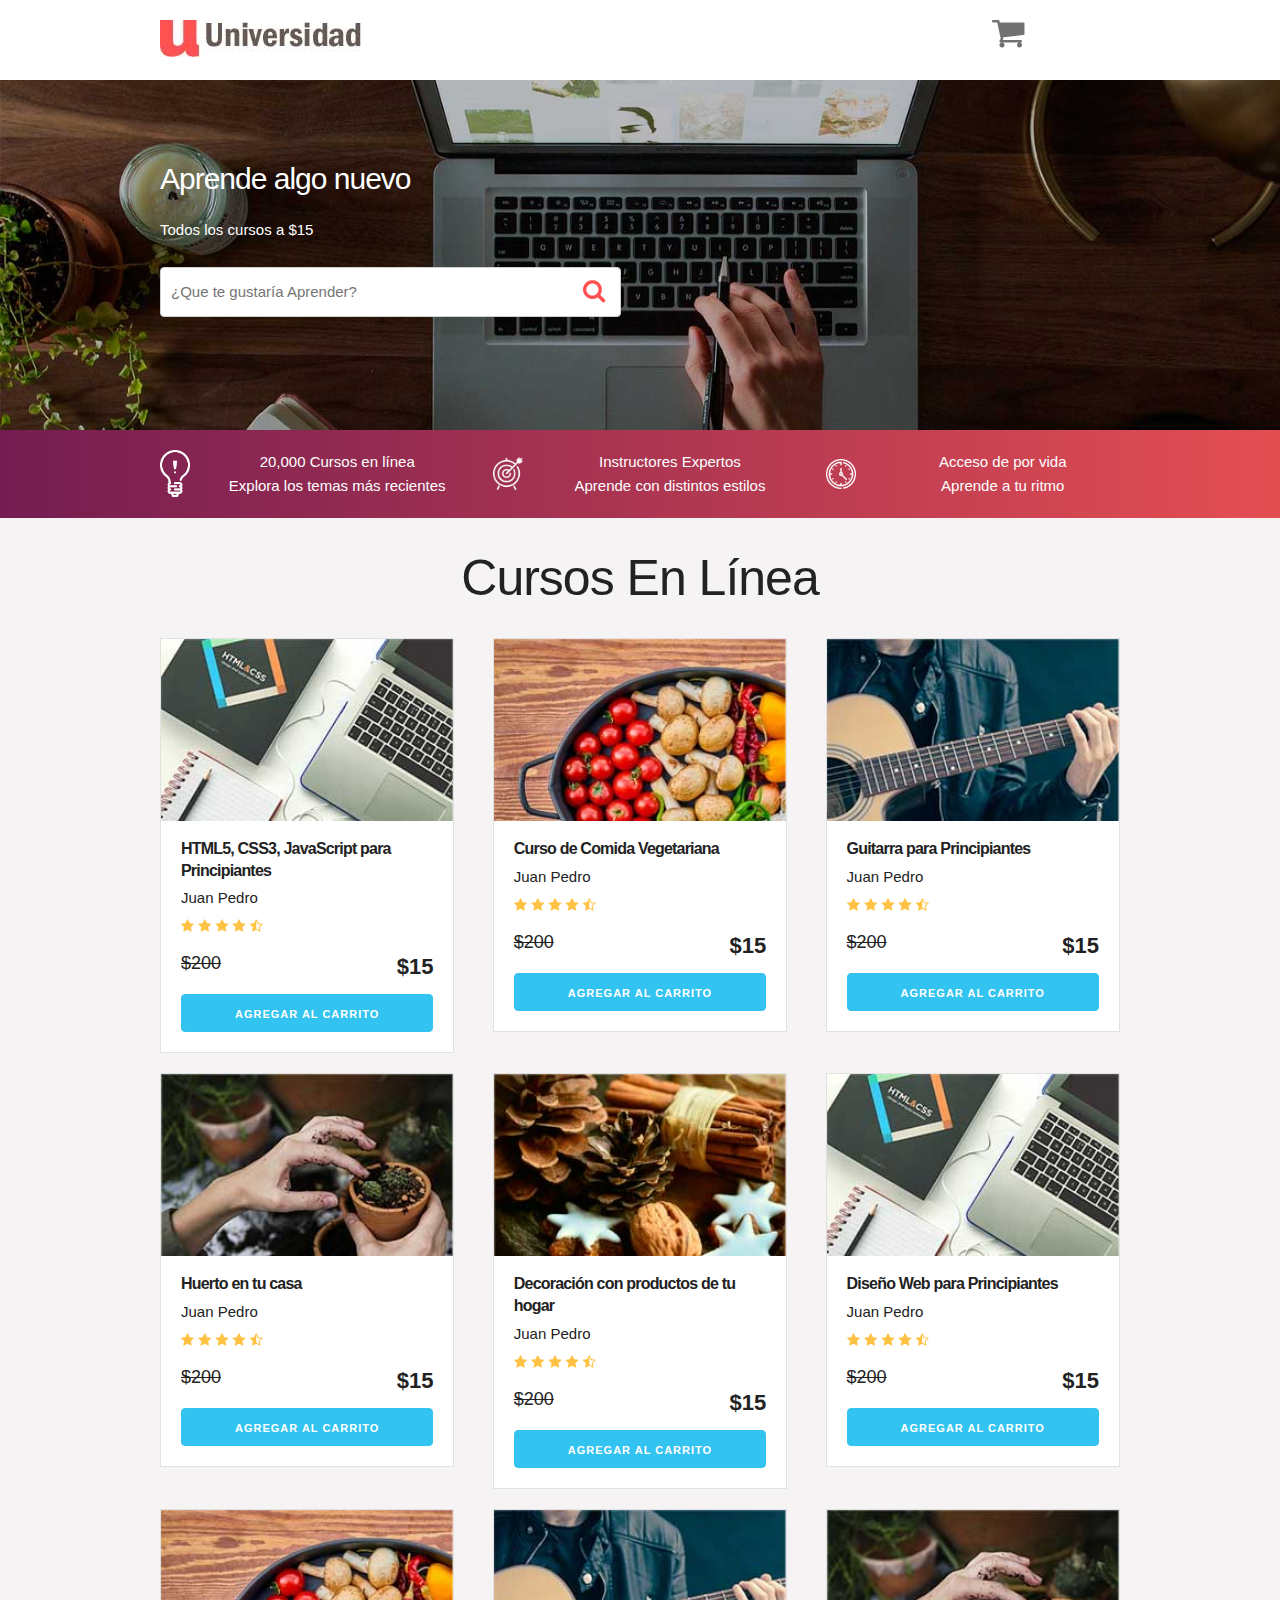
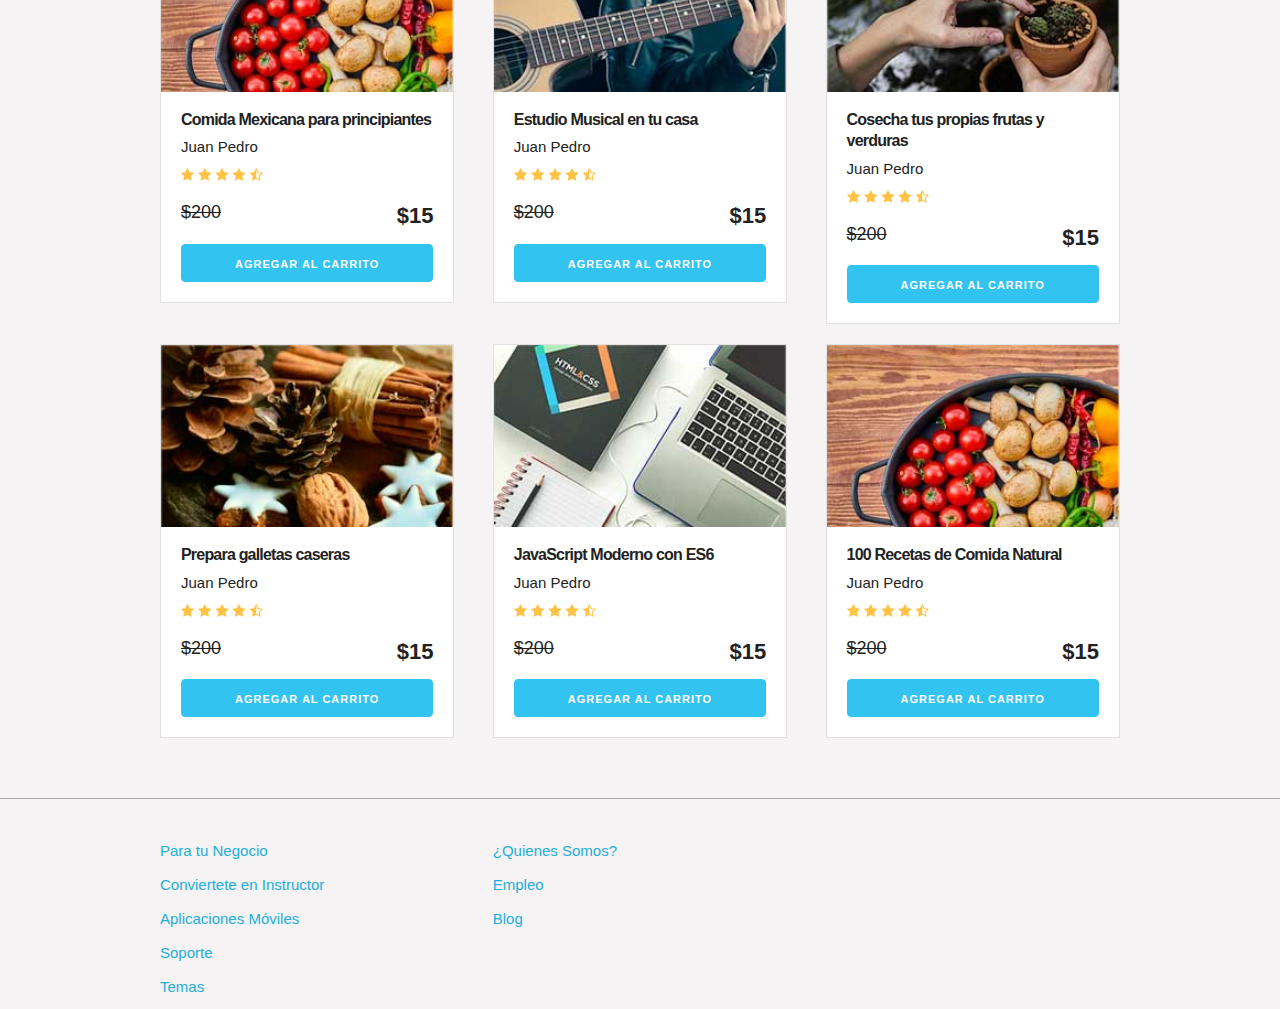
==== PROYECTO Carrito/index.html @ dc67d9ce "Add files via upload" ====
<!DOCTYPE html>
<html lang="en">
<head>
    <meta charset="UTF-8">
    <meta name="viewport" content="width=device-width, initial-scale=1.0">
    <meta http-equiv="X-UA-Compatible" content="ie=edge">
    <title>Carrito</title>
    <link rel="stylesheet" href="css/normalize.css">
    <link rel="stylesheet" href="css/skeleton.css">
    <link rel="stylesheet" href="css/custom.css">
</head>
<body>
<header id="header" class="header">
    <div class="container">
        <div class="row">
            <div class="four columns">
                <img src="img/logo.jpg" id="logo">
            </div>
            <div class="two columns u-pull-right">
                <ul>
                    <li class="submenu">
                            <img src="img/cart.png" id="img-carrito">
                            <div id="carrito">
                                    
                                    <table id="lista-carrito" class="u-full-width">
                                        <thead>
                                            <tr>
                                                <th>Imagen</th>
                                                <th>Nombre</th>
                                                <th>Precio</th>
                                                <th>Cantidad</th>
                                                <th></th>
                                            </tr>
                                        </thead>
                                        <tbody></tbody>
                                    </table>

                                    <a href="#" id="vaciar-carrito" class="button u-full-width">Vaciar Carrito</a>
                            </div>
                    </li>
                </ul>
            </div>
        </div> 
    </div>
    </header>


    <div id="hero">
        <div class="container">
            <div class="row">
                    <div class="six columns">
                        <div class="contenido-hero">
                                <h2>Aprende algo nuevo</h2>
                                <p>Todos los cursos a $15</p>
                                <form action="#" id="busqueda" method="post" class="formulario">
                                    <input class="u-full-width" type="text" placeholder="¿Que te gustaría Aprender?" id="buscador">
                                    <input type="submit" id="submit-buscador" class="submit-buscador">
                                </form>
                        </div>
                    </div>
            </div> 
        </div>
    </div>

    <div class="barra">
        <div class="container">
            <div class="row">
                    <div class="four columns icono icono1">
                        <p>20,000 Cursos en línea <br>
                        Explora  los temas más recientes</p>
                    </div>
                    <div class="four columns icono icono2">
                        <p>Instructores Expertos <br>
                        Aprende con distintos estilos</p>
                    </div>
                    <div class="four columns icono icono3">
                        <p>Acceso de por vida <br>
                        Aprende a tu ritmo</p>
                    </div>
            </div>
        </div>

    </div>

    <div id="lista-cursos" class="container">
        <h1 id="encabezado" class="encabezado">Cursos En Línea</h1>
        <div class="row">
            <div class="four columns">
                <div class="card">
                    <img src="img/curso1.jpg" class="imagen-curso u-full-width">
                    <div class="info-card">
                        <h4>HTML5, CSS3, JavaScript para Principiantes</h4>
                        <p>Juan Pedro</p>
                        <img src="img/estrellas.png">
                        <p class="precio">$200  <span class="u-pull-right ">$15</span></p>
                        <a href="#" class="u-full-width button-primary button input agregar-carrito" data-id="1">Agregar Al Carrito</a>
                    </div>
                </div> <!--.card-->
            </div>
            <div class="four columns">
                    <div class="card">
                        <img src="img/curso2.jpg" class="imagen-curso u-full-width">
                        <div class="info-card">
                            <h4>Curso de Comida Vegetariana</h4>
                            <p>Juan Pedro</p>
                            <img src="img/estrellas.png">
                            <p class="precio">$200  <span class="u-pull-right ">$15</span></p>
                            <a href="#" class="u-full-width button-primary button input agregar-carrito" data-id="2">Agregar Al Carrito</a>
                        </div>
                    </div>
            </div>
            <div class="four columns">
                    <div class="card">
                        <img src="img/curso3.jpg" class="imagen-curso u-full-width">
                        <div class="info-card">
                            <h4>Guitarra para Principiantes</h4>
                            <p>Juan Pedro</p>
                            <img src="img/estrellas.png">
                            <p class="precio">$200  <span class="u-pull-right ">$15</span></p>
                            <a href="#" class="u-full-width button-primary button input agregar-carrito" data-id="3">Agregar Al Carrito</a>
                        </div>
                    </div> <!--.card-->
            </div>

        </div> <!--.row-->
        <div class="row">
            <div class="four columns">
                <div class="card">
                    <img src="img/curso4.jpg" class="imagen-curso u-full-width">
                    <div class="info-card">
                        <h4>Huerto en tu casa</h4>
                        <p>Juan Pedro</p>
                        <img src="img/estrellas.png">
                        <p class="precio">$200  <span class="u-pull-right ">$15</span></p>
                        <a href="#" class="u-full-width button-primary button input agregar-carrito" data-id="4">Agregar Al Carrito</a>
                    </div>
                </div> <!--.card-->
            </div>
            <div class="four columns">
                    <div class="card">
                        <img src="img/curso5.jpg" class="imagen-curso u-full-width">
                        <div class="info-card">
                            <h4>Decoración con productos de tu hogar</h4>
                            <p>Juan Pedro</p>
                            <img src="img/estrellas.png">
                            <p class="precio">$200  <span class="u-pull-right ">$15</span></p>
                            <a href="#" class="u-full-width button-primary button input agregar-carrito" data-id="5">Agregar Al Carrito</a>
                        </div>
                    </div> <!--.card-->
            </div>
            <div class="four columns">
                    <div class="card">
                        <img src="img/curso1.jpg" class="imagen-curso u-full-width">
                        <div class="info-card">
                            <h4>Diseño Web para Principiantes</h4>
                            <p>Juan Pedro</p>
                            <img src="img/estrellas.png">
                            <p class="precio">$200  <span class="u-pull-right ">$15</span></p>
                            <a href="#" class="u-full-width button-primary button input agregar-carrito" data-id="6">Agregar Al Carrito</a>
                        </div>
                    </div> <!--.card-->
            </div>
        </div> <!--.row-->
        <div class="row">
            <div class="four columns">
                <div class="card">
                    <img src="img/curso2.jpg" class="imagen-curso u-full-width">
                    <div class="info-card">
                        <h4>Comida Mexicana para principiantes</h4>
                        <p>Juan Pedro</p>
                        <img src="img/estrellas.png">
                        <p class="precio">$200  <span class="u-pull-right ">$15</span></p>
                        <a href="#" class="u-full-width button-primary button input agregar-carrito" data-id="7">Agregar Al Carrito</a>
                    </div>
                </div> <!--.card-->
            </div>
            <div class="four columns">
                    <div class="card">
                        <img src="img/curso3.jpg" class="imagen-curso u-full-width">
                        <div class="info-card">
                            <h4>Estudio Musical en tu casa</h4>
                            <p>Juan Pedro</p>
                            <img src="img/estrellas.png">
                            <p class="precio">$200  <span class="u-pull-right ">$15</span></p>
                            <a href="#" class="u-full-width button-primary button input agregar-carrito" data-id="8">Agregar Al Carrito</a>
                        </div>
                    </div> <!--.card-->
            </div>
            <div class="four columns">
                    <div class="card">
                        <img src="img/curso4.jpg" class="imagen-curso u-full-width">
                        <div class="info-card">
                            <h4>Cosecha tus propias frutas y verduras</h4>
                            <p>Juan Pedro</p>
                            <img src="img/estrellas.png">
                            <p class="precio">$200  <span class="u-pull-right ">$15</span></p>
                            <a href="#" class="u-full-width button-primary button input agregar-carrito" data-id="9">Agregar Al Carrito</a>
                        </div>
                    </div> <!--.card-->
            </div>
        </div> <!--.row-->
        <div class="row">
                <div class="four columns">
                    <div class="card">
                        <img src="img/curso5.jpg" class="imagen-curso u-full-width">
                        <div class="info-card">
                            <h4>Prepara galletas caseras</h4>
                            <p>Juan Pedro</p>
                            <img src="img/estrellas.png">
                            <p class="precio">$200  <span class="u-pull-right ">$15</span></p>
                            <a href="#" class="u-full-width button-primary button input agregar-carrito" data-id="10">Agregar Al Carrito</a>
                        </div>
                    </div> <!--.card-->
                </div>
                <div class="four columns">
                        <div class="card">
                            <img src="img/curso1.jpg" class="imagen-curso u-full-width">
                            <div class="info-card">
                                <h4>JavaScript Moderno con ES6</h4>
                                <p>Juan Pedro</p>
                                <img src="img/estrellas.png">
                                <p class="precio">$200  <span class="u-pull-right ">$15</span></p>
                                <a href="#" class="u-full-width button-primary button input agregar-carrito" data-id="11">Agregar Al Carrito</a>
                            </div>
                        </div> <!--.card-->
                </div>
                <div class="four columns">
                        <div class="card">
                            <img src="img/curso2.jpg" class="imagen-curso u-full-width">
                            <div class="info-card">
                                <h4>100 Recetas de Comida Natural</h4>
                                <p>Juan Pedro</p>
                                <img src="img/estrellas.png">
                                <p class="precio">$200  <span class="u-pull-right ">$15</span></p>
                                <a href="#" class="u-full-width button-primary button input agregar-carrito" data-id="12">Agregar Al Carrito</a>
                            </div>
                        </div> <!--.card-->
                </div>
            </div> <!--.row-->
    </div>  

    <footer id="footer" class="footer">
        <div class="container">
            <div class="row">
                    <div class="four columns">
                            <nav id="principal" class="menu">
                                <a class="enlace" href="#">Para tu Negocio</a>
                                <a class="enlace" href="#">Conviertete en Instructor</a>
                                <a class="enlace" href="#">Aplicaciones Móviles</a>
                                <a class="enlace" href="#">Soporte</a>
                                <a class="enlace" href="#">Temas</a>
                            </nav>
                    </div>
                    <div class="four columns">
                            <nav id="secundaria" class="menu">
                                <a class="enlace" href="#">¿Quienes Somos?</a>
                                <a class="enlace" href="#">Empleo</a>
                                <a class="enlace" href="#">Blog</a>
                            </nav>
                    </div>
            </div>
        </div>
    </footer>

    <script src="js/app.js"></script>

</body>
</html>
---- PROYECTO Carrito/css/skeleton.css ----
/*
* Skeleton V2.0.4
* Copyright 2014, Dave Gamache
* www.getskeleton.com
* Free to use under the MIT license.
* http://www.opensource.org/licenses/mit-license.php
* 12/29/2014
*/


/* Table of contents
––––––––––––––––––––––––––––––––––––––––––––––––––
- Grid
- Base Styles
- Typography
- Links
- Buttons
- Forms
- Lists
- Code
- Tables
- Spacing
- Utilities
- Clearing
- Media Queries
*/


/* Grid
–––––––––––––––––––––––––––––––––––––––––––––––––– */
.container {
  position: relative;
  width: 100%;
  max-width: 960px;
  margin: 0 auto;
  padding: 0 20px;
  box-sizing: border-box; }
.column,
.columns {
  width: 100%;
  float: left;
  box-sizing: border-box; }

/* For devices larger than 400px */
@media (min-width: 400px) {
  .container {
    width: 85%;
    padding: 0; }
}

/* For devices larger than 550px */
@media (min-width: 550px) {
  .container {
    width: 80%; }
  .column,
  .columns {
    margin-left: 4%; }
  .column:first-child,
  .columns:first-child {
    margin-left: 0; }

  .one.column,
  .one.columns                    { width: 4.66666666667%; }
  .two.columns                    { width: 13.3333333333%; }
  .three.columns                  { width: 22%;            }
  .four.columns                   { width: 30.6666666667%; }
  .five.columns                   { width: 39.3333333333%; }
  .six.columns                    { width: 48%;            }
  .seven.columns                  { width: 56.6666666667%; }
  .eight.columns                  { width: 65.3333333333%; }
  .nine.columns                   { width: 74.0%;          }
  .ten.columns                    { width: 82.6666666667%; }
  .eleven.columns                 { width: 91.3333333333%; }
  .twelve.columns                 { width: 100%; margin-left: 0; }

  .one-third.column               { width: 30.6666666667%; }
  .two-thirds.column              { width: 65.3333333333%; }

  .one-half.column                { width: 48%; }

  /* Offsets */
  .offset-by-one.column,
  .offset-by-one.columns          { margin-left: 8.66666666667%; }
  .offset-by-two.column,
  .offset-by-two.columns          { margin-left: 17.3333333333%; }
  .offset-by-three.column,
  .offset-by-three.columns        { margin-left: 26%;            }
  .offset-by-four.column,
  .offset-by-four.columns         { margin-left: 34.6666666667%; }
  .offset-by-five.column,
  .offset-by-five.columns         { margin-left: 43.3333333333%; }
  .offset-by-six.column,
  .offset-by-six.columns          { margin-left: 52%;            }
  .offset-by-seven.column,
  .offset-by-seven.columns        { margin-left: 60.6666666667%; }
  .offset-by-eight.column,
  .offset-by-eight.columns        { margin-left: 69.3333333333%; }
  .offset-by-nine.column,
  .offset-by-nine.columns         { margin-left: 78.0%;          }
  .offset-by-ten.column,
  .offset-by-ten.columns          { margin-left: 86.6666666667%; }
  .offset-by-eleven.column,
  .offset-by-eleven.columns       { margin-left: 95.3333333333%; }

  .offset-by-one-third.column,
  .offset-by-one-third.columns    { margin-left: 34.6666666667%; }
  .offset-by-two-thirds.column,
  .offset-by-two-thirds.columns   { margin-left: 69.3333333333%; }

  .offset-by-one-half.column,
  .offset-by-one-half.columns     { margin-left: 52%; }

}


/* Base Styles
–––––––––––––––––––––––––––––––––––––––––––––––––– */
/* NOTE
html is set to 62.5% so that all the REM measurements throughout Skeleton
are based on 10px sizing. So basically 1.5rem = 15px :) */
html {
  font-size: 62.5%; }
body {
  font-size: 1.5em; /* currently ems cause chrome bug misinterpreting rems on body element */
  line-height: 1.6;
  font-weight: 400;
  font-family: "Raleway", "HelveticaNeue", "Helvetica Neue", Helvetica, Arial, sans-serif;
  color: #222; }


/* Typography
–––––––––––––––––––––––––––––––––––––––––––––––––– */
h1, h2, h3, h4, h5, h6 {
  margin-top: 0;
  margin-bottom: 2rem;
  font-weight: 300; }
h1 { font-size: 4.0rem; line-height: 1.2;  letter-spacing: -.1rem;}
h2 { font-size: 3.6rem; line-height: 1.25; letter-spacing: -.1rem; }
h3 { font-size: 3.0rem; line-height: 1.3;  letter-spacing: -.1rem; }
h4 { font-size: 2.4rem; line-height: 1.35; letter-spacing: -.08rem; }
h5 { font-size: 1.8rem; line-height: 1.5;  letter-spacing: -.05rem; }
h6 { font-size: 1.5rem; line-height: 1.6;  letter-spacing: 0; }

/* Larger than phablet */
@media (min-width: 550px) {
  h1 { font-size: 5.0rem; }
  h2 { font-size: 4.2rem; }
  h3 { font-size: 3.6rem; }
  h4 { font-size: 3.0rem; }
  h5 { font-size: 2.4rem; }
  h6 { font-size: 1.5rem; }
}

p {
  margin-top: 0; }


/* Links
–––––––––––––––––––––––––––––––––––––––––––––––––– */
a {
  color: #1EAEDB; }
a:hover {
  color: #0FA0CE; }


/* Buttons
–––––––––––––––––––––––––––––––––––––––––––––––––– */
.button,
button,
input[type="submit"],
input[type="reset"],
input[type="button"] {
  display: inline-block;
  height: 38px;
  padding: 0 30px;
  color: #555;
  text-align: center;
  font-size: 11px;
  font-weight: 600;
  line-height: 38px;
  letter-spacing: .1rem;
  text-transform: uppercase;
  text-decoration: none;
  white-space: nowrap;
  background-color: transparent;
  border-radius: 4px;
  border: 1px solid #bbb;
  cursor: pointer;
  box-sizing: border-box; }
.button:hover,
button:hover,
input[type="submit"]:hover,
input[type="reset"]:hover,
input[type="button"]:hover,
.button:focus,
button:focus,
input[type="submit"]:focus,
input[type="reset"]:focus,
input[type="button"]:focus {
  color: #333;
  border-color: #888;
  outline: 0; }
.button.button-primary,
button.button-primary,
input[type="submit"].button-primary,
input[type="reset"].button-primary,
input[type="button"].button-primary {
  color: #FFF;
  background-color: #33C3F0;
  border-color: #33C3F0; }
.button.button-primary:hover,
button.button-primary:hover,
input[type="submit"].button-primary:hover,
input[type="reset"].button-primary:hover,
input[type="button"].button-primary:hover,
.button.button-primary:focus,
button.button-primary:focus,
input[type="submit"].button-primary:focus,
input[type="reset"].button-primary:focus,
input[type="button"].button-primary:focus {
  color: #FFF;
  background-color: #1EAEDB;
  border-color: #1EAEDB; }


/* Forms
–––––––––––––––––––––––––––––––––––––––––––––––––– */
input[type="email"],
input[type="number"],
input[type="search"],
input[type="text"],
input[type="tel"],
input[type="url"],
input[type="password"],
textarea,
select {
  height: 38px;
  padding: 6px 10px; /* The 6px vertically centers text on FF, ignored by Webkit */
  background-color: #fff;
  border: 1px solid #D1D1D1;
  border-radius: 4px;
  box-shadow: none;
  box-sizing: border-box; }
/* Removes awkward default styles on some inputs for iOS */
input[type="email"],
input[type="number"],
input[type="search"],
input[type="text"],
input[type="tel"],
input[type="url"],
input[type="password"],
textarea {
  -webkit-appearance: none;
     -moz-appearance: none;
          appearance: none; }
textarea {
  min-height: 65px;
  padding-top: 6px;
  padding-bottom: 6px; }
input[type="email"]:focus,
input[type="number"]:focus,
input[type="search"]:focus,
input[type="text"]:focus,
input[type="tel"]:focus,
input[type="url"]:focus,
input[type="password"]:focus,
textarea:focus,
select:focus {
  border: 1px solid #33C3F0;
  outline: 0; }
label,
legend {
  display: block;
  margin-bottom: .5rem;
  font-weight: 600; }
fieldset {
  padding: 0;
  border-width: 0; }
input[type="checkbox"],
input[type="radio"] {
  display: inline; }
label > .label-body {
  display: inline-block;
  margin-left: .5rem;
  font-weight: normal; }


/* Lists
–––––––––––––––––––––––––––––––––––––––––––––––––– */
ul {
  list-style: circle inside; }
ol {
  list-style: decimal inside; }
ol, ul {
  padding-left: 0;
  margin-top: 0; }
ul ul,
ul ol,
ol ol,
ol ul {
  margin: 1.5rem 0 1.5rem 3rem;
  font-size: 90%; }
li {
  margin-bottom: 1rem; }


/* Code
–––––––––––––––––––––––––––––––––––––––––––––––––– */
code {
  padding: .2rem .5rem;
  margin: 0 .2rem;
  font-size: 90%;
  white-space: nowrap;
  background: #F1F1F1;
  border: 1px solid #E1E1E1;
  border-radius: 4px; }
pre > code {
  display: block;
  padding: 1rem 1.5rem;
  white-space: pre; }


/* Tables
–––––––––––––––––––––––––––––––––––––––––––––––––– */
th,
td {
  padding: 12px 15px;
  text-align: left;
  border-bottom: 1px solid #E1E1E1; }
th:first-child,
td:first-child {
  padding-left: 0; }
th:last-child,
td:last-child {
  padding-right: 0; }


/* Spacing
–––––––––––––––––––––––––––––––––––––––––––––––––– */
button,
.button {
  margin-bottom: 1rem; }
input,
textarea,
select,
fieldset {
  margin-bottom: 1.5rem; }
pre,
blockquote,
dl,
figure,
table,
p,
ul,
ol,
form {
  margin-bottom: 2.5rem; }


/* Utilities
–––––––––––––––––––––––––––––––––––––––––––––––––– */
.u-full-width {
  width: 100%;
  box-sizing: border-box; }
.u-max-full-width {
  max-width: 100%;
  box-sizing: border-box; }
.u-pull-right {
  float: right; }
.u-pull-left {
  float: left; }


/* Misc
–––––––––––––––––––––––––––––––––––––––––––––––––– */
hr {
  margin-top: 3rem;
  margin-bottom: 3.5rem;
  border-width: 0;
  border-top: 1px solid #E1E1E1; }


/* Clearing
–––––––––––––––––––––––––––––––––––––––––––––––––– */

/* Self Clearing Goodness */
.container:after,
.row:after,
.u-cf {
  content: "";
  display: table;
  clear: both; }


/* Media Queries
–––––––––––––––––––––––––––––––––––––––––––––––––– */
/*
Note: The best way to structure the use of media queries is to create the queries
near the relevant code. For example, if you wanted to change the styles for buttons
on small devices, paste the mobile query code up in the buttons section and style it
there.
*/


/* Larger than mobile */
@media (min-width: 400px) {}

/* Larger than phablet (also point when grid becomes active) */
@media (min-width: 550px) {}

/* Larger than tablet */
@media (min-width: 750px) {}

/* Larger than desktop */
@media (min-width: 1000px) {}

/* Larger than Desktop HD */
@media (min-width: 1200px) {}
---- PROYECTO Carrito/css/custom.css ----
html {
    font-size: 62.5%;
}
body {
    background-color: #f5f3f3
}
h1 {
    text-align: center;
}
h2 {
    font-size: 3rem;
}
h4 {
    font-size: 16px;
    font-weight: 700;
}
header {
    padding: 20px 0 0 0;
    background: white;
    text-align: center;
}
@media (min-width: 750px) {
    header {
        text-align: left;
    }
}
.borrar-curso {
    background-color: red;
    border-radius: 50%;
    padding: 5px 10px;
    text-decoration: none;
    color: white;
    font-weight: bold;
}

ul {
    list-style: none;
}
#hero {
    background-image:url(../img/hero.jpg);
    height: 350px;
    background-size: cover;
}
#encabezado {
    margin: 30px 0;
}
.submenu {
    position: relative;
}

.submenu #carrito{
    display: none;
}
.submenu:hover #carrito{
    display: block;
    position: absolute;
    right:0;

    top:100%;
    z-index: 1;
    background-color: white;
    padding: 20px;
    min-height: 400px;
    min-width: 300px;
}
.vacio {
    padding: 10px;
    background-color: crimson;
    text-align: center;
    border-radius: 10px;
    color: white;
}
.contenido-hero {
    margin-top: 80px;
    color: white;
}
.contenido-hero form {
    position: relative;
    margin-bottom: 0;
}
.contenido-hero form #buscador {
    height: 50px;
    margin-bottom: 0;
}
.contenido-hero form .submit-buscador {
    position: absolute;
    right:0;
    top:0;
    height: 100%;
    padding: 0;
    display: block;
    text-indent: -9999px;
    width: 50px;
    background-image: url(../img/lupa.png);
    background-position: right center;
    background-repeat: no-repeat;
    border:none;
}


.barra {
    padding: 20px 0;
    background: #741d51; /* Old browsers */
    background: -moz-linear-gradient(left, #741d51 0%, #e44e52 100%); /* FF3.6-15 */
    background: -webkit-linear-gradient(left, #741d51 0%,#e44e52 100%); /* Chrome10-25,Safari5.1-6 */
    background: linear-gradient(to right, #741d51 0%,#e44e52 100%); /* W3C, IE10+, FF16+, Chrome26+, Opera12+, Safari7+ */
    filter: progid:DXImageTransform.Microsoft.gradient( startColorstr='#741d51', endColorstr='#e44e52',GradientType=1 ); /* IE6-9 */
}

.barra p {
    margin:0;
    color: white;
}
.icono {
    background-repeat: no-repeat;
    background-position: left center;
    padding-left: 60px;
    background-size: 30px;
    margin-bottom: 40px;
    text-align: center;
}
@media (min-width: 750px) {
    .icono {
        margin-bottom:0;
    }
}
.icono1 {
    background-image: url(../img/icono1.png);
}
.icono2 {
    background-image: url(../img/icono2.png);
}
.icono3 {
    background-image: url(../img/icono3.png);
}

#lista-cursos .row {
    margin-bottom:20px;
}
.agregar-carrito {
    margin:10px 0;
}

.card {
    text-align: center;
    border: 1px solid #e1e1e1;
    background: white;
}
@media (min-width: 550px) {
    .card {
        text-align: left;
    }
}
.info-card  {
    padding: 10px 20px;
}

.info-card p, 
.card h4 {
    margin-bottom: 5px;
}
.info-card .precio {
    text-decoration: line-through;
    font-size: 18px;
    margin-top: 10px;
}
.info-card .precio span {
    font-weight: 700;
    font-size: 22px;
}


.footer {
    margin-top: 40px;
    border-top:1px solid #aaa;;
    padding-top: 40px;   
}
.footer .menu a{
display: block;
margin-bottom: 10px;
text-decoration: none;
}
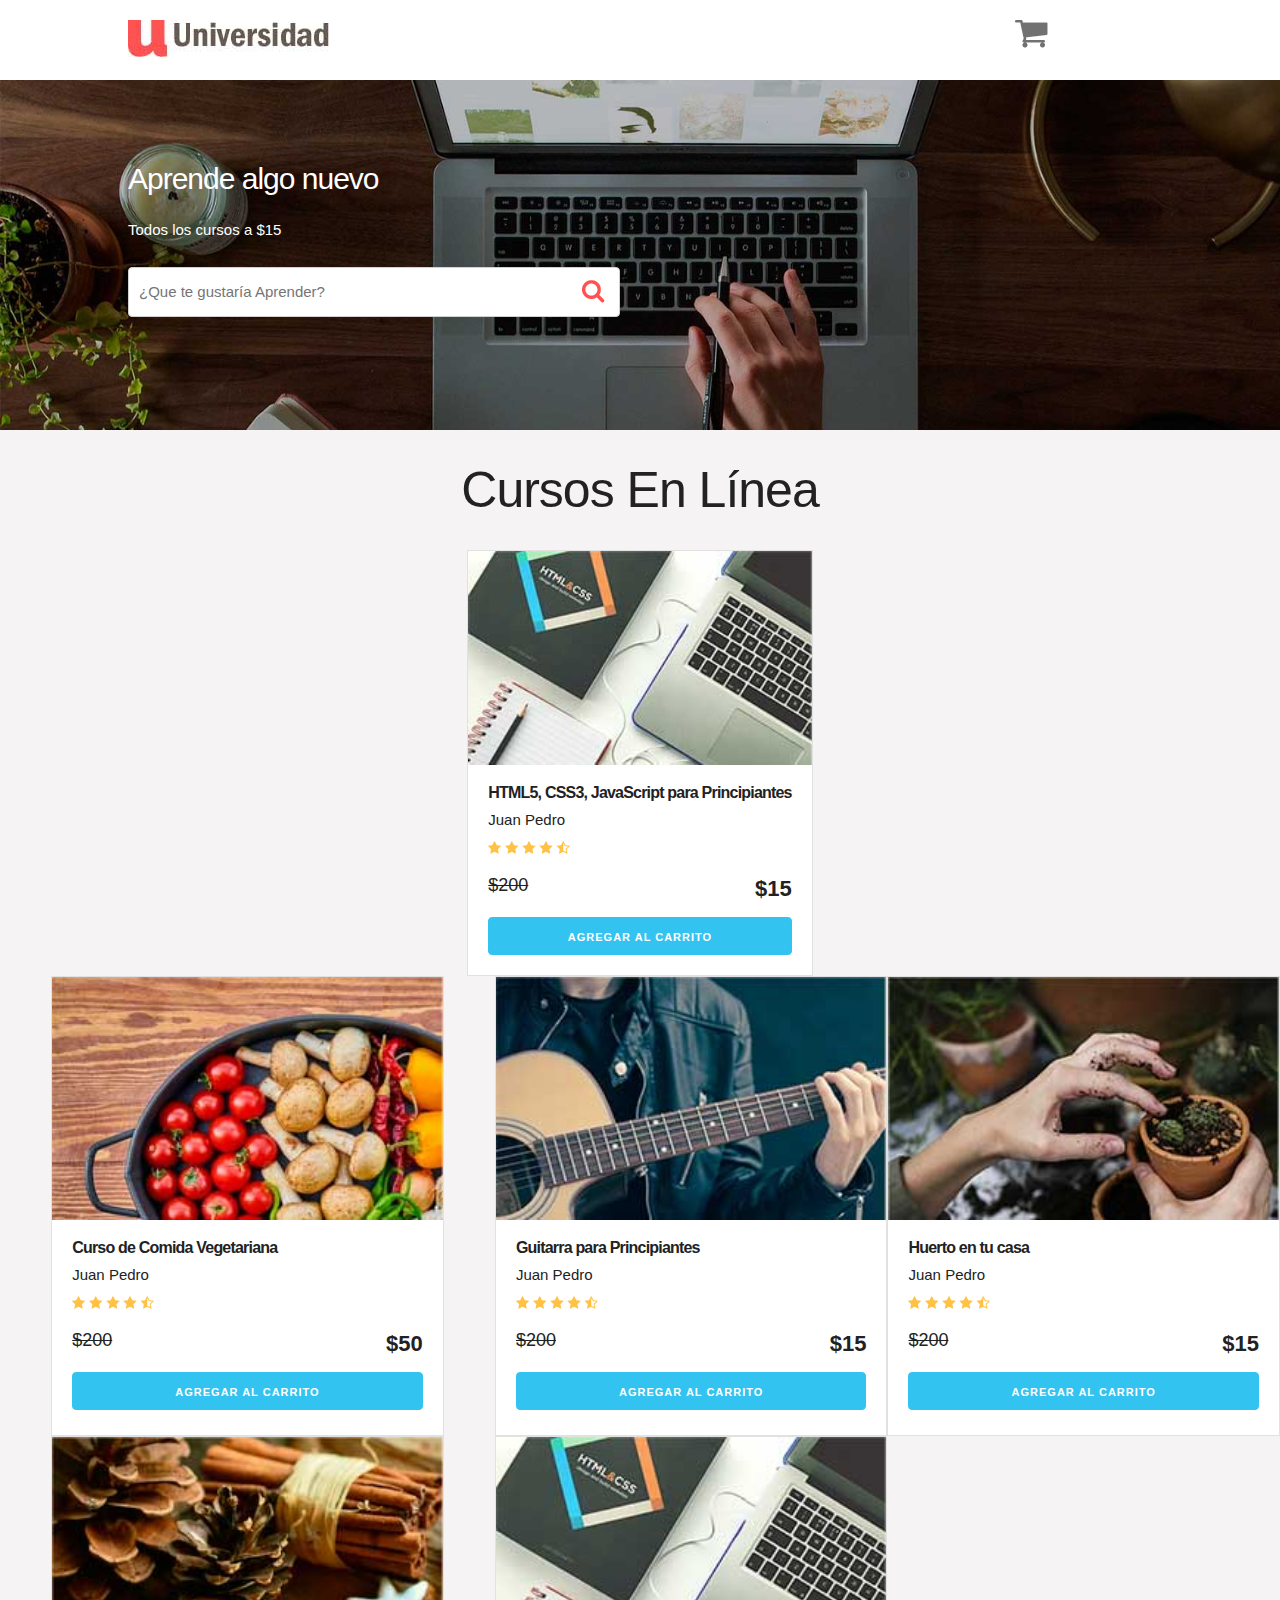
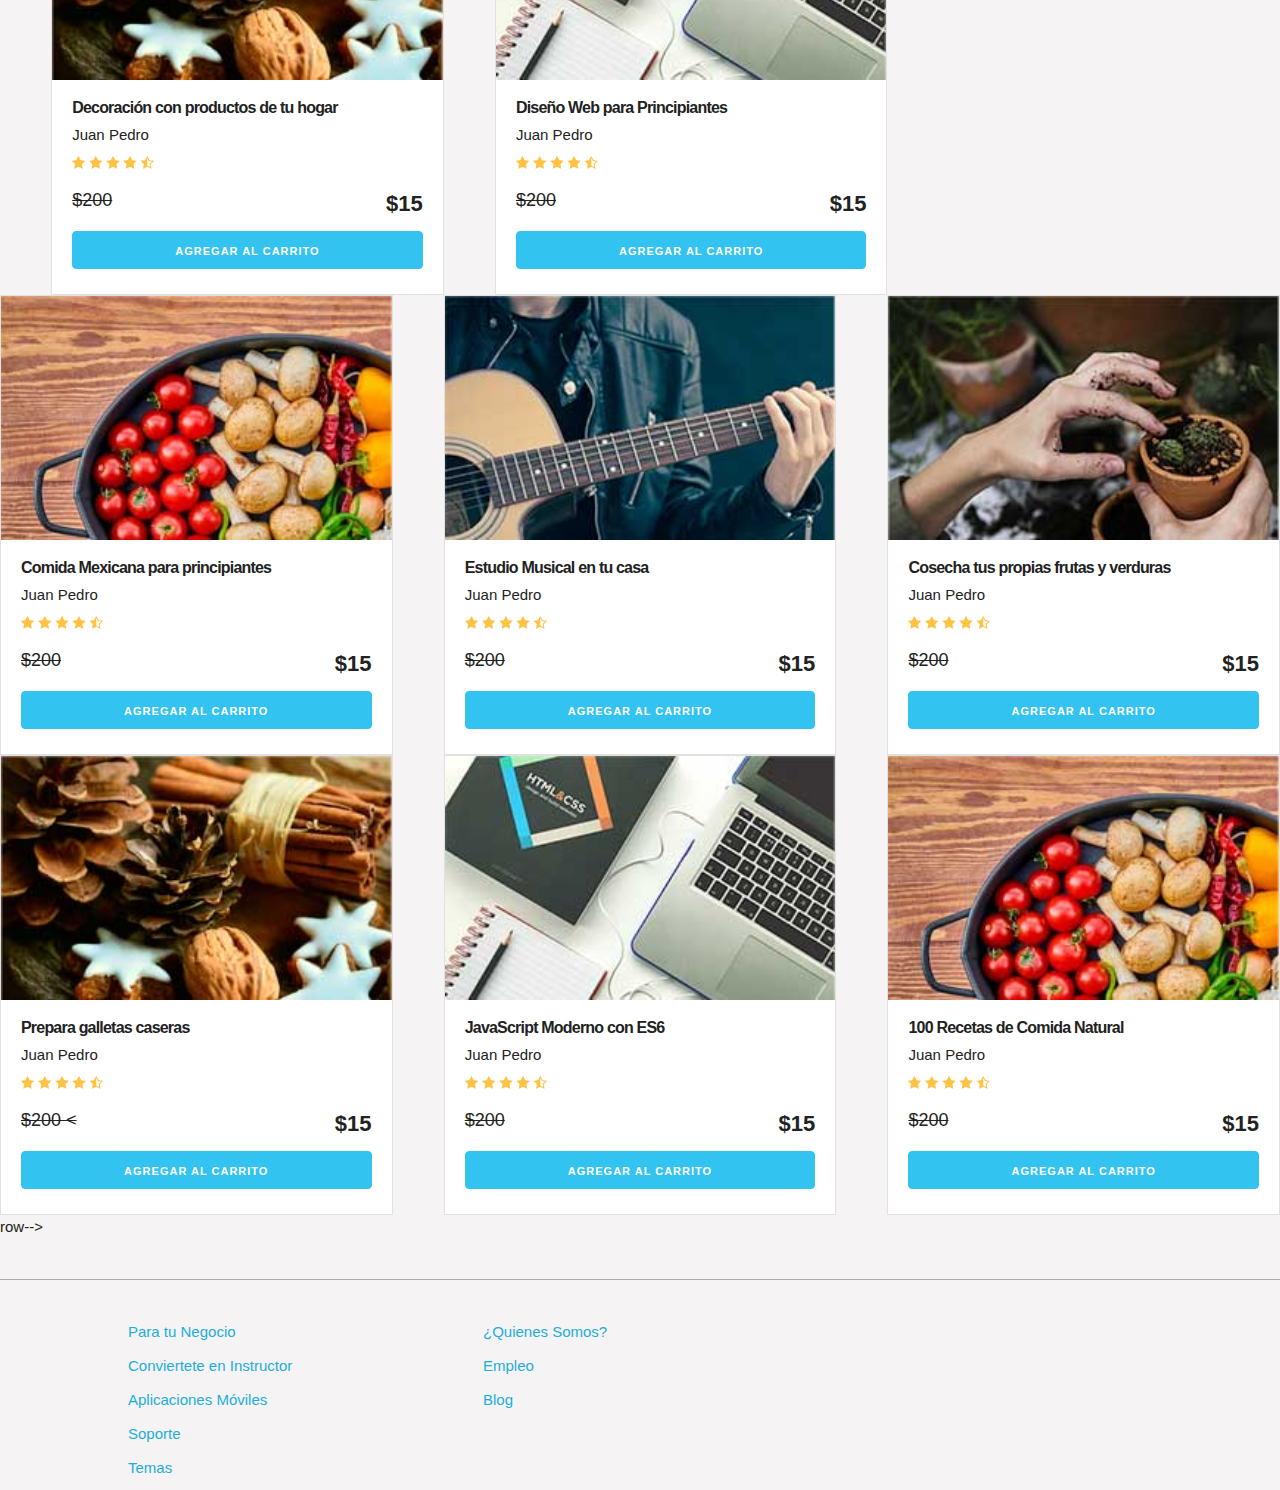
==== commit 0e79b3d6: "comentario" ====
--- a/PROYECTO Carrito/index.html
+++ b/PROYECTO Carrito/index.html
@@ -1,5 +1,6 @@
 <!DOCTYPE html>
 <html lang="en">
+
 <head>
     <meta charset="UTF-8">
     <meta name="viewport" content="width=device-width, initial-scale=1.0">
@@ -9,80 +10,100 @@
     <link rel="stylesheet" href="css/skeleton.css">
     <link rel="stylesheet" href="css/custom.css">
 </head>
+
 <body>
-<header id="header" class="header">
-    <div class="container">
-        <div class="row">
-            <div class="four columns">
-                <img src="img/logo.jpg" id="logo">
-            </div>
-            <div class="two columns u-pull-right">
-                <ul>
-                    <li class="submenu">
+    <header id="header" class="header">
+        <div class="container">
+            <div class="row">
+                <div class="four columns">
+                    <img src="img/logo.jpg" id="logo">
+                </div>
+                <div class="two columns u-pull-right">
+                    <ul>
+                        <li class="submenu">
                             <img src="img/cart.png" id="img-carrito">
                             <div id="carrito">
-                                    
-                                    <table id="lista-carrito" class="u-full-width">
-                                        <thead>
-                                            <tr>
-                                                <th>Imagen</th>
-                                                <th>Nombre</th>
-                                                <th>Precio</th>
-                                                <th>Cantidad</th>
-                                                <th></th>
-                                            </tr>
-                                        </thead>
-                                        <tbody></tbody>
-                                    </table>
-
-                                    <a href="#" id="vaciar-carrito" class="button u-full-width">Vaciar Carrito</a>
+
+                                <table id="lista-carrito" class="u-full-width">
+                                    <thead>
+                                        <tr>
+                                            <th>Imagen</th>
+                                            <th>Nombre</th>
+                                            <th>Precio</th>
+                                            <th>Cantidad</th>
+                                            <th></th>
+                                        </tr>
+                                    </thead>
+                                    <tbody></tbody>
+                                    <h4 id="total">Total: <span id="precioTotal">0</span></h4>
+                                </table>
+
+                                <a href="#" id="vaciar-carrito" class="button u-full-width">Vaciar Carrito</a>
                             </div>
-                    </li>
-                </ul>
-            </div>
-        </div> 
-    </div>
+                        </li>
+                    </ul>
+                </div>
+            </div>
+        </div>
     </header>
 
 
     <div id="hero">
         <div class="container">
             <div class="row">
-                    <div class="six columns">
-                        <div class="contenido-hero">
-                                <h2>Aprende algo nuevo</h2>
-                                <p>Todos los cursos a $15</p>
-                                <form action="#" id="busqueda" method="post" class="formulario">
-                                    <input class="u-full-width" type="text" placeholder="¿Que te gustaría Aprender?" id="buscador">
-                                    <input type="submit" id="submit-buscador" class="submit-buscador">
-                                </form>
-                        </div>
+                <div class="six columns">
+                    <div class="contenido-hero">
+                        <h2>Aprende algo nuevo</h2>
+                        <p>Todos los cursos a $15</p>
+                        <form action="#" id="busqueda" method="post" class="formulario">
+                            <input class="u-full-width" type="text" placeholder="¿Que te gustaría Aprender?" id="buscador">
+                            <input type="submit" id="submit-buscador" class="submit-buscador">
+                        </form>
                     </div>
-            </div> 
-        </div>
-    </div>
-
+                </div>
+            </div>
+        </div>
+    </div>
+
+    <!-- 
     <div class="barra">
         <div class="container">
             <div class="row">
-                    <div class="four columns icono icono1">
-                        <p>20,000 Cursos en línea <br>
-                        Explora  los temas más recientes</p>
-                    </div>
-                    <div class="four columns icono icono2">
-                        <p>Instructores Expertos <br>
-                        Aprende con distintos estilos</p>
-                    </div>
-                    <div class="four columns icono icono3">
-                        <p>Acceso de por vida <br>
-                        Aprende a tu ritmo</p>
-                    </div>
-            </div>
-        </div>
-
-    </div>
-
+                <div class="four columns icono icono1">
+                    <p>20,000 Cursos en línea <br> Explora los temas más recientes</p>
+                </div>
+                <div class="four columns icono icono2">
+                    <p>Instructores Expertos <br> Aprende con distintos estilos</p>
+                </div>
+                <div class="four columns icono icono3">
+                    <p>Acceso de por vida <br> Aprende a tu ritmo</p>
+                </div>
+            </div>
+        </div>
+
+    </div>-->
     <div id="lista-cursos" class="container">
+        <h1 id="encabezado" class="encabezado">Cursos En Línea</h1>
+        <div class="columnas">
+
+            <div class="card">
+                <img src="img/curso1.jpg" class="imagen-curso u-full-width">
+                <div class="info-card">
+                    <h4>HTML5, CSS3, JavaScript para Principiantes</h4>
+                    <p>Juan Pedro</p>
+                    <img src="img/estrellas.png">
+                    <p class="precio">$200 <span class="u-pull-right ">$15</span></p>
+                    <a href="#" class="u-full-width button-primary button input agregar-carrito" data-id="1">Agregar
+                            Al Carrito</a>
+                </div>
+            </div>
+
+        </div>
+        <!--.card-->
+
+    </div>
+
+    <!--.<div id="lista-cursos" class="container">
         <h1 id="encabezado" class="encabezado">Cursos En Línea</h1>
         <div class="row">
             <div class="four columns">
@@ -92,172 +113,188 @@
                         <h4>HTML5, CSS3, JavaScript para Principiantes</h4>
                         <p>Juan Pedro</p>
                         <img src="img/estrellas.png">
-                        <p class="precio">$200  <span class="u-pull-right ">$15</span></p>
-                        <a href="#" class="u-full-width button-primary button input agregar-carrito" data-id="1">Agregar Al Carrito</a>
+                        <p class="precio">$200 <span class="u-pull-right ">$<span class="valor">15</span></span>
+                            <a href="#" class="u-full-width button-primary button input agregar-carrito" data-id="1">Agregar Al Carrito</a>
                     </div>
-                </div> <!--.card-->
-            </div>
-            <div class="four columns">
-                    <div class="card">
-                        <img src="img/curso2.jpg" class="imagen-curso u-full-width">
-                        <div class="info-card">
-                            <h4>Curso de Comida Vegetariana</h4>
-                            <p>Juan Pedro</p>
-                            <img src="img/estrellas.png">
-                            <p class="precio">$200  <span class="u-pull-right ">$15</span></p>
-                            <a href="#" class="u-full-width button-primary button input agregar-carrito" data-id="2">Agregar Al Carrito</a>
-                        </div>
-                    </div>
-            </div>
-            <div class="four columns">
-                    <div class="card">
-                        <img src="img/curso3.jpg" class="imagen-curso u-full-width">
-                        <div class="info-card">
-                            <h4>Guitarra para Principiantes</h4>
-                            <p>Juan Pedro</p>
-                            <img src="img/estrellas.png">
-                            <p class="precio">$200  <span class="u-pull-right ">$15</span></p>
-                            <a href="#" class="u-full-width button-primary button input agregar-carrito" data-id="3">Agregar Al Carrito</a>
-                        </div>
-                    </div> <!--.card-->
-            </div>
-
-        </div> <!--.row-->
-        <div class="row">
-            <div class="four columns">
-                <div class="card">
-                    <img src="img/curso4.jpg" class="imagen-curso u-full-width">
-                    <div class="info-card">
-                        <h4>Huerto en tu casa</h4>
-                        <p>Juan Pedro</p>
-                        <img src="img/estrellas.png">
-                        <p class="precio">$200  <span class="u-pull-right ">$15</span></p>
+                </div>
+                <!--.card-->
+    </div>
+    <div class="four columns">
+        <div class="card">
+            <img src="img/curso2.jpg" class="imagen-curso u-full-width">
+            <div class="info-card">
+                <h4>Curso de Comida Vegetariana</h4>
+                <p>Juan Pedro</p>
+                <img src="img/estrellas.png">
+                <p class="precio">$200 <span class="u-pull-right ">$<span class="valor">50</span></span>
+                    <a href="#" class="u-full-width button-primary button input agregar-carrito" data-id="2">Agregar Al Carrito</a>
+            </div>
+        </div>
+    </div>
+    <div class="four columns">
+        <div class="card">
+            <img src="img/curso3.jpg" class="imagen-curso u-full-width">
+            <div class="info-card">
+                <h4>Guitarra para Principiantes</h4>
+                <p>Juan Pedro</p>
+                <img src="img/estrellas.png">
+                <p class="precio">$200 <span class="u-pull-right ">$<span class="valor">15</span></span>
+                    <a href="#" class="u-full-width button-primary button input agregar-carrito" data-id="3">Agregar Al Carrito</a>
+            </div>
+        </div>
+        <!--.card-->
+    </div>
+
+    </div>
+    <!--.row-->
+    <div class="row">
+        <div class="four columns">
+            <div class="card">
+                <img src="img/curso4.jpg" class="imagen-curso u-full-width">
+                <div class="info-card">
+                    <h4>Huerto en tu casa</h4>
+                    <p>Juan Pedro</p>
+                    <img src="img/estrellas.png">
+                    <p class="precio">$200 <span class="u-pull-right ">$<span class="valor">15</span></span>
                         <a href="#" class="u-full-width button-primary button input agregar-carrito" data-id="4">Agregar Al Carrito</a>
-                    </div>
-                </div> <!--.card-->
-            </div>
-            <div class="four columns">
-                    <div class="card">
-                        <img src="img/curso5.jpg" class="imagen-curso u-full-width">
-                        <div class="info-card">
-                            <h4>Decoración con productos de tu hogar</h4>
-                            <p>Juan Pedro</p>
-                            <img src="img/estrellas.png">
-                            <p class="precio">$200  <span class="u-pull-right ">$15</span></p>
-                            <a href="#" class="u-full-width button-primary button input agregar-carrito" data-id="5">Agregar Al Carrito</a>
-                        </div>
-                    </div> <!--.card-->
-            </div>
-            <div class="four columns">
-                    <div class="card">
-                        <img src="img/curso1.jpg" class="imagen-curso u-full-width">
-                        <div class="info-card">
-                            <h4>Diseño Web para Principiantes</h4>
-                            <p>Juan Pedro</p>
-                            <img src="img/estrellas.png">
-                            <p class="precio">$200  <span class="u-pull-right ">$15</span></p>
-                            <a href="#" class="u-full-width button-primary button input agregar-carrito" data-id="6">Agregar Al Carrito</a>
-                        </div>
-                    </div> <!--.card-->
-            </div>
-        </div> <!--.row-->
-        <div class="row">
-            <div class="four columns">
-                <div class="card">
-                    <img src="img/curso2.jpg" class="imagen-curso u-full-width">
-                    <div class="info-card">
-                        <h4>Comida Mexicana para principiantes</h4>
-                        <p>Juan Pedro</p>
-                        <img src="img/estrellas.png">
-                        <p class="precio">$200  <span class="u-pull-right ">$15</span></p>
+                </div>
+            </div>
+            <!--.card-->
+        </div>
+        <div class="four columns">
+            <div class="card">
+                <img src="img/curso5.jpg" class="imagen-curso u-full-width">
+                <div class="info-card">
+                    <h4>Decoración con productos de tu hogar</h4>
+                    <p>Juan Pedro</p>
+                    <img src="img/estrellas.png">
+                    <p class="precio">$200 <span class="u-pull-right ">$<span class="valor">15</span></span>
+                        <a href="#" class="u-full-width button-primary button input agregar-carrito" data-id="5">Agregar Al Carrito</a>
+                </div>
+            </div>
+            <!--.card-->
+        </div>
+        <div class="four columns">
+            <div class="card">
+                <img src="img/curso1.jpg" class="imagen-curso u-full-width">
+                <div class="info-card">
+                    <h4>Diseño Web para Principiantes</h4>
+                    <p>Juan Pedro</p>
+                    <img src="img/estrellas.png">
+                    <p class="precio">$200 <span class="u-pull-right ">$<span class="valor">15</span></span>
+                        <a href="#" class="u-full-width button-primary button input agregar-carrito" data-id="6">Agregar Al Carrito</a>
+                </div>
+            </div>
+            <!--.card-->
+        </div>
+    </div>
+    <!--.row-->
+    <div class="row">
+        <div class="four columns">
+            <div class="card">
+                <img src="img/curso2.jpg" class="imagen-curso u-full-width">
+                <div class="info-card">
+                    <h4>Comida Mexicana para principiantes</h4>
+                    <p>Juan Pedro</p>
+                    <img src="img/estrellas.png">
+                    <p class="precio">$200 <span class="u-pull-right ">$<span class="valor">15</span></span>
                         <a href="#" class="u-full-width button-primary button input agregar-carrito" data-id="7">Agregar Al Carrito</a>
-                    </div>
-                </div> <!--.card-->
-            </div>
-            <div class="four columns">
-                    <div class="card">
-                        <img src="img/curso3.jpg" class="imagen-curso u-full-width">
-                        <div class="info-card">
-                            <h4>Estudio Musical en tu casa</h4>
-                            <p>Juan Pedro</p>
-                            <img src="img/estrellas.png">
-                            <p class="precio">$200  <span class="u-pull-right ">$15</span></p>
-                            <a href="#" class="u-full-width button-primary button input agregar-carrito" data-id="8">Agregar Al Carrito</a>
-                        </div>
-                    </div> <!--.card-->
-            </div>
-            <div class="four columns">
-                    <div class="card">
-                        <img src="img/curso4.jpg" class="imagen-curso u-full-width">
-                        <div class="info-card">
-                            <h4>Cosecha tus propias frutas y verduras</h4>
-                            <p>Juan Pedro</p>
-                            <img src="img/estrellas.png">
-                            <p class="precio">$200  <span class="u-pull-right ">$15</span></p>
-                            <a href="#" class="u-full-width button-primary button input agregar-carrito" data-id="9">Agregar Al Carrito</a>
-                        </div>
-                    </div> <!--.card-->
-            </div>
-        </div> <!--.row-->
-        <div class="row">
-                <div class="four columns">
-                    <div class="card">
-                        <img src="img/curso5.jpg" class="imagen-curso u-full-width">
-                        <div class="info-card">
-                            <h4>Prepara galletas caseras</h4>
-                            <p>Juan Pedro</p>
-                            <img src="img/estrellas.png">
-                            <p class="precio">$200  <span class="u-pull-right ">$15</span></p>
+                </div>
+            </div>
+            <!--.card-->
+        </div>
+        <div class="four columns">
+            <div class="card">
+                <img src="img/curso3.jpg" class="imagen-curso u-full-width">
+                <div class="info-card">
+                    <h4>Estudio Musical en tu casa</h4>
+                    <p>Juan Pedro</p>
+                    <img src="img/estrellas.png">
+                    <p class="precio">$200 <span class="u-pull-right ">$<span class="valor">15</span></span>
+                        <a href="#" class="u-full-width button-primary button input agregar-carrito" data-id="8">Agregar Al Carrito</a>
+                </div>
+            </div>
+            <!--.card-->
+        </div>
+        <div class="four columns">
+            <div class="card">
+                <img src="img/curso4.jpg" class="imagen-curso u-full-width">
+                <div class="info-card">
+                    <h4>Cosecha tus propias frutas y verduras</h4>
+                    <p>Juan Pedro</p>
+                    <img src="img/estrellas.png">
+                    <p class="precio">$200 <span class="u-pull-right ">$<span class="valor">15</span></span>
+                        <a href="#" class="u-full-width button-primary button input agregar-carrito" data-id="9">Agregar Al Carrito</a>
+                </div>
+            </div>
+            <!--.card-->
+        </div>
+    </div>
+    <!--.row-->
+    <div class="row">
+        <div class="four columns">
+            <div class="card">
+                <img src="img/curso5.jpg" class="imagen-curso u-full-width">
+                <div class="info-card">
+                    <h4>Prepara galletas caseras</h4>
+                    <p>Juan Pedro</p>
+                    <img src="img/estrellas.png">
+                    <p class="precio">$200
+                        <<span class="u-pull-right ">$<span class="valor">15</span></span>
                             <a href="#" class="u-full-width button-primary button input agregar-carrito" data-id="10">Agregar Al Carrito</a>
-                        </div>
-                    </div> <!--.card-->
-                </div>
-                <div class="four columns">
-                        <div class="card">
-                            <img src="img/curso1.jpg" class="imagen-curso u-full-width">
-                            <div class="info-card">
-                                <h4>JavaScript Moderno con ES6</h4>
-                                <p>Juan Pedro</p>
-                                <img src="img/estrellas.png">
-                                <p class="precio">$200  <span class="u-pull-right ">$15</span></p>
-                                <a href="#" class="u-full-width button-primary button input agregar-carrito" data-id="11">Agregar Al Carrito</a>
-                            </div>
-                        </div> <!--.card-->
-                </div>
-                <div class="four columns">
-                        <div class="card">
-                            <img src="img/curso2.jpg" class="imagen-curso u-full-width">
-                            <div class="info-card">
-                                <h4>100 Recetas de Comida Natural</h4>
-                                <p>Juan Pedro</p>
-                                <img src="img/estrellas.png">
-                                <p class="precio">$200  <span class="u-pull-right ">$15</span></p>
-                                <a href="#" class="u-full-width button-primary button input agregar-carrito" data-id="12">Agregar Al Carrito</a>
-                            </div>
-                        </div> <!--.card-->
-                </div>
-            </div> <!--.row-->
-    </div>  
+                </div>
+            </div>
+            <!--.card-->
+        </div>
+        <div class="four columns">
+            <div class="card">
+                <img src="img/curso1.jpg" class="imagen-curso u-full-width">
+                <div class="info-card">
+                    <h4>JavaScript Moderno con ES6</h4>
+                    <p>Juan Pedro</p>
+                    <img src="img/estrellas.png">
+                    <p class="precio">$200 <span class="u-pull-right ">$<span class="valor">15</span></span>
+                        <a href="#" class="u-full-width button-primary button input agregar-carrito" data-id="11">Agregar Al Carrito</a>
+                </div>
+            </div>
+            <!--.card-->
+        </div>
+        <div class="four columns">
+            <div class="card">
+                <img src="img/curso2.jpg" class="imagen-curso u-full-width">
+                <div class="info-card">
+                    <h4>100 Recetas de Comida Natural</h4>
+                    <p>Juan Pedro</p>
+                    <img src="img/estrellas.png">
+                    <p class="precio">$200 <span class="u-pull-right ">$<span class="valor">15</span></span>
+                        <a href="#" class="u-full-width button-primary button input agregar-carrito" data-id="12">Agregar Al Carrito</a>
+                </div>
+            </div>
+            <!--.card-->
+        </div>
+    </div>
+    <!--.row-->
+    </div>row-->
 
     <footer id="footer" class="footer">
         <div class="container">
             <div class="row">
-                    <div class="four columns">
-                            <nav id="principal" class="menu">
-                                <a class="enlace" href="#">Para tu Negocio</a>
-                                <a class="enlace" href="#">Conviertete en Instructor</a>
-                                <a class="enlace" href="#">Aplicaciones Móviles</a>
-                                <a class="enlace" href="#">Soporte</a>
-                                <a class="enlace" href="#">Temas</a>
-                            </nav>
-                    </div>
-                    <div class="four columns">
-                            <nav id="secundaria" class="menu">
-                                <a class="enlace" href="#">¿Quienes Somos?</a>
-                                <a class="enlace" href="#">Empleo</a>
-                                <a class="enlace" href="#">Blog</a>
-                            </nav>
-                    </div>
+                <div class="four columns">
+                    <nav id="principal" class="menu">
+                        <a class="enlace" href="#">Para tu Negocio</a>
+                        <a class="enlace" href="#">Conviertete en Instructor</a>
+                        <a class="enlace" href="#">Aplicaciones Móviles</a>
+                        <a class="enlace" href="#">Soporte</a>
+                        <a class="enlace" href="#">Temas</a>
+                    </nav>
+                </div>
+                <div class="four columns">
+                    <nav id="secundaria" class="menu">
+                        <a class="enlace" href="#">¿Quienes Somos?</a>
+                        <a class="enlace" href="#">Empleo</a>
+                        <a class="enlace" href="#">Blog</a>
+                    </nav>
+                </div>
             </div>
         </div>
     </footer>
@@ -265,4 +302,5 @@
     <script src="js/app.js"></script>
 
 </body>
+
 </html>--- a/PROYECTO Carrito/css/custom.css
+++ b/PROYECTO Carrito/css/custom.css
@@ -1,29 +1,36 @@
 html {
     font-size: 62.5%;
 }
+
 body {
     background-color: #f5f3f3
 }
+
 h1 {
     text-align: center;
 }
+
 h2 {
     font-size: 3rem;
 }
+
 h4 {
     font-size: 16px;
     font-weight: 700;
 }
+
 header {
     padding: 20px 0 0 0;
     background: white;
     text-align: center;
 }
+
 @media (min-width: 750px) {
     header {
         text-align: left;
     }
 }
+
 .borrar-curso {
     background-color: red;
     border-radius: 50%;
@@ -36,33 +43,37 @@
 ul {
     list-style: none;
 }
+
 #hero {
-    background-image:url(../img/hero.jpg);
+    background-image: url(../img/hero.jpg);
     height: 350px;
     background-size: cover;
 }
+
 #encabezado {
     margin: 30px 0;
 }
+
 .submenu {
     position: relative;
 }
 
-.submenu #carrito{
+.submenu #carrito {
     display: none;
 }
-.submenu:hover #carrito{
+
+.submenu:hover #carrito {
     display: block;
     position: absolute;
-    right:0;
-
-    top:100%;
+    right: 0;
+    top: 100%;
     z-index: 1;
     background-color: white;
     padding: 20px;
     min-height: 400px;
     min-width: 300px;
 }
+
 .vacio {
     padding: 10px;
     background-color: crimson;
@@ -70,22 +81,26 @@
     border-radius: 10px;
     color: white;
 }
+
 .contenido-hero {
     margin-top: 80px;
     color: white;
 }
+
 .contenido-hero form {
     position: relative;
     margin-bottom: 0;
 }
+
 .contenido-hero form #buscador {
     height: 50px;
     margin-bottom: 0;
 }
+
 .contenido-hero form .submit-buscador {
     position: absolute;
-    right:0;
-    top:0;
+    right: 0;
+    top: 0;
     height: 100%;
     padding: 0;
     display: block;
@@ -94,23 +109,28 @@
     background-image: url(../img/lupa.png);
     background-position: right center;
     background-repeat: no-repeat;
-    border:none;
-}
-
+    border: none;
+}
 
 .barra {
     padding: 20px 0;
-    background: #741d51; /* Old browsers */
-    background: -moz-linear-gradient(left, #741d51 0%, #e44e52 100%); /* FF3.6-15 */
-    background: -webkit-linear-gradient(left, #741d51 0%,#e44e52 100%); /* Chrome10-25,Safari5.1-6 */
-    background: linear-gradient(to right, #741d51 0%,#e44e52 100%); /* W3C, IE10+, FF16+, Chrome26+, Opera12+, Safari7+ */
-    filter: progid:DXImageTransform.Microsoft.gradient( startColorstr='#741d51', endColorstr='#e44e52',GradientType=1 ); /* IE6-9 */
+    background: #741d51;
+    /* Old browsers */
+    background: -moz-linear-gradient(left, #741d51 0%, #e44e52 100%);
+    /* FF3.6-15 */
+    background: -webkit-linear-gradient(left, #741d51 0%, #e44e52 100%);
+    /* Chrome10-25,Safari5.1-6 */
+    background: linear-gradient(to right, #741d51 0%, #e44e52 100%);
+    /* W3C, IE10+, FF16+, Chrome26+, Opera12+, Safari7+ */
+    filter: progid: DXImageTransform.Microsoft.gradient( startColorstr='#741d51', endColorstr='#e44e52', GradientType=1);
+    /* IE6-9 */
 }
 
 .barra p {
-    margin:0;
-    color: white;
-}
+    margin: 0;
+    color: white;
+}
+
 .icono {
     background-repeat: no-repeat;
     background-position: left center;
@@ -119,26 +139,31 @@
     margin-bottom: 40px;
     text-align: center;
 }
+
 @media (min-width: 750px) {
     .icono {
-        margin-bottom:0;
+        margin-bottom: 0;
     }
 }
+
 .icono1 {
     background-image: url(../img/icono1.png);
 }
+
 .icono2 {
     background-image: url(../img/icono2.png);
 }
+
 .icono3 {
     background-image: url(../img/icono3.png);
 }
 
 #lista-cursos .row {
-    margin-bottom:20px;
-}
+    margin-bottom: 20px;
+}
+
 .agregar-carrito {
-    margin:10px 0;
+    margin: 10px 0;
 }
 
 .card {
@@ -146,37 +171,59 @@
     border: 1px solid #e1e1e1;
     background: white;
 }
+
 @media (min-width: 550px) {
     .card {
         text-align: left;
     }
 }
-.info-card  {
+
+.info-card {
     padding: 10px 20px;
 }
 
-.info-card p, 
+.info-card p,
 .card h4 {
     margin-bottom: 5px;
 }
+
 .info-card .precio {
     text-decoration: line-through;
     font-size: 18px;
     margin-top: 10px;
 }
+
 .info-card .precio span {
     font-weight: 700;
     font-size: 22px;
 }
 
-
 .footer {
     margin-top: 40px;
-    border-top:1px solid #aaa;;
-    padding-top: 40px;   
-}
-.footer .menu a{
-display: block;
-margin-bottom: 10px;
-text-decoration: none;
-}
+    border-top: 1px solid #aaa;
+    ;
+    padding-top: 40px;
+}
+
+.footer .menu a {
+    display: block;
+    margin-bottom: 10px;
+    text-decoration: none;
+}
+
+.columnas {
+    width: 100%;
+    display: flex;
+    flex-wrap: wrap;
+    overflow: hidden;
+    gap: 25px;
+    justify-content: center;
+}
+
+.encabezado {
+    width: 100%;
+}
+
+.container {
+    max-width: 1280px;
+}